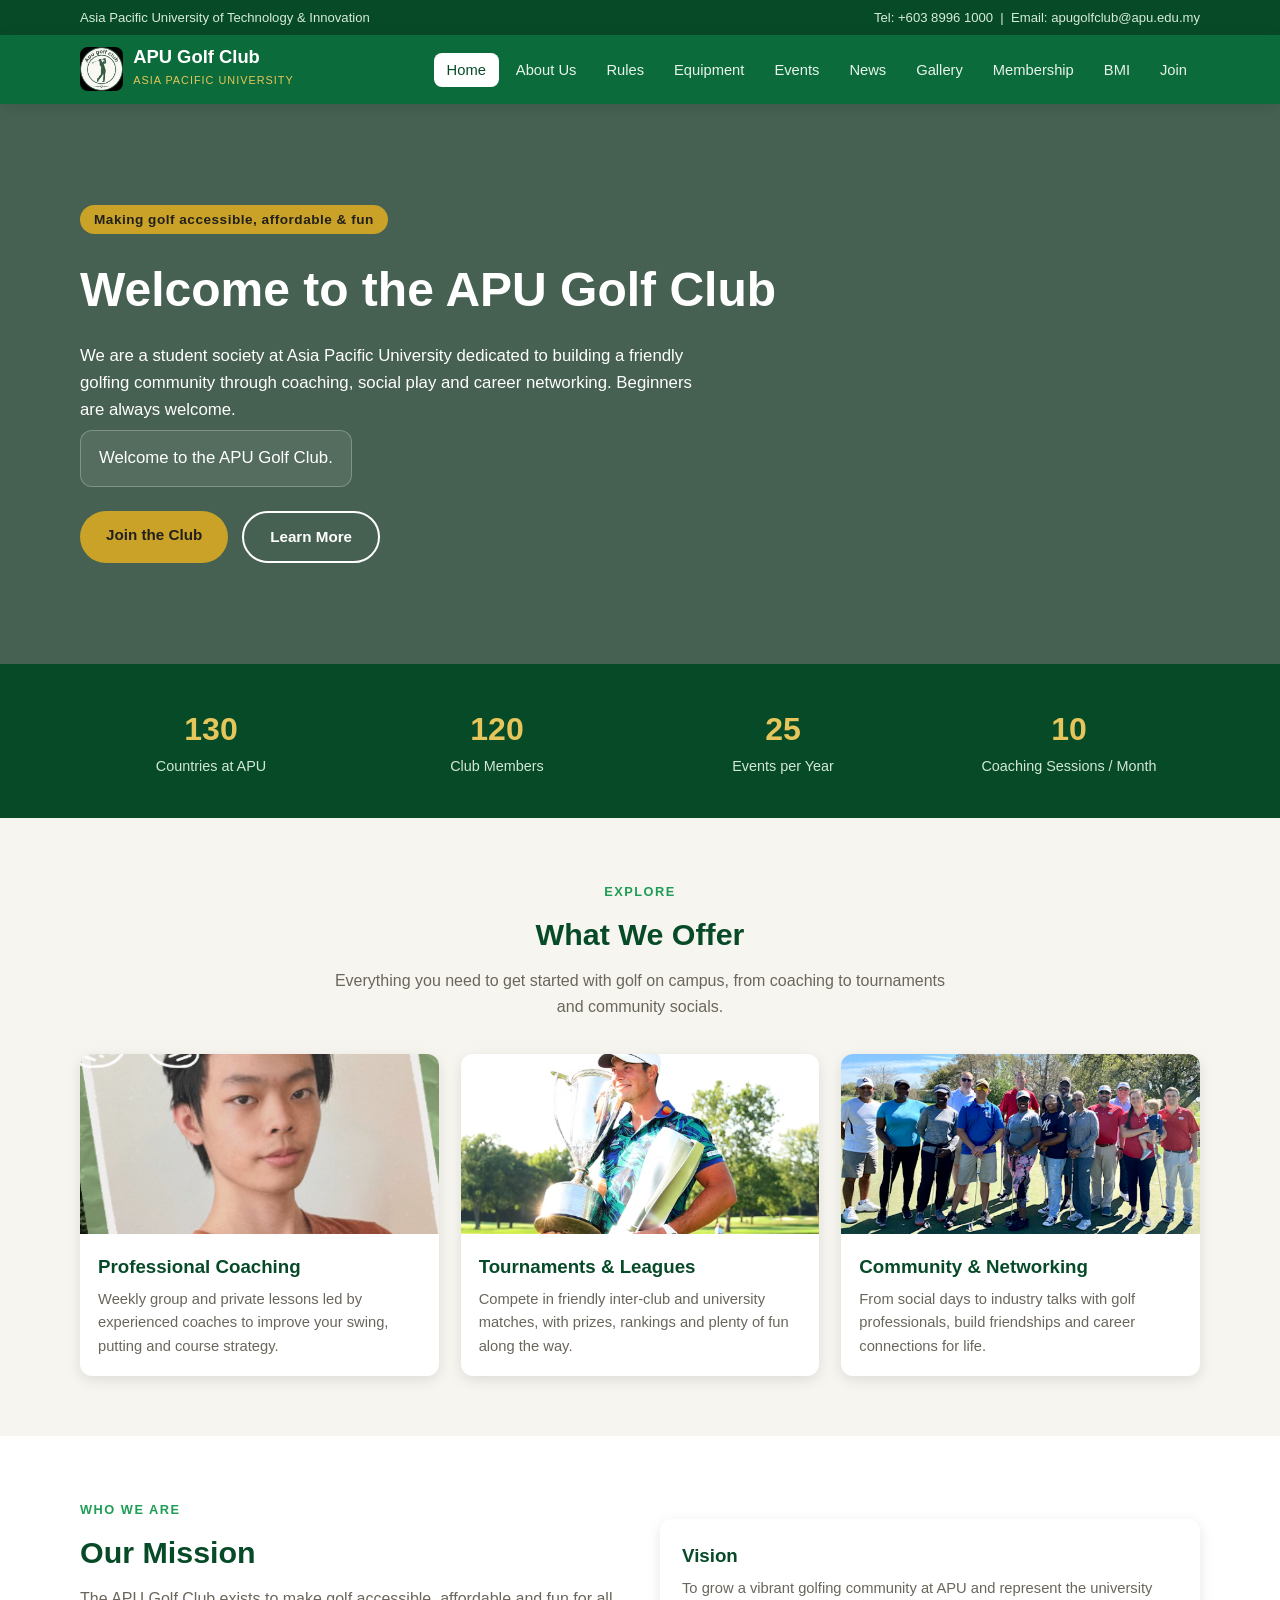
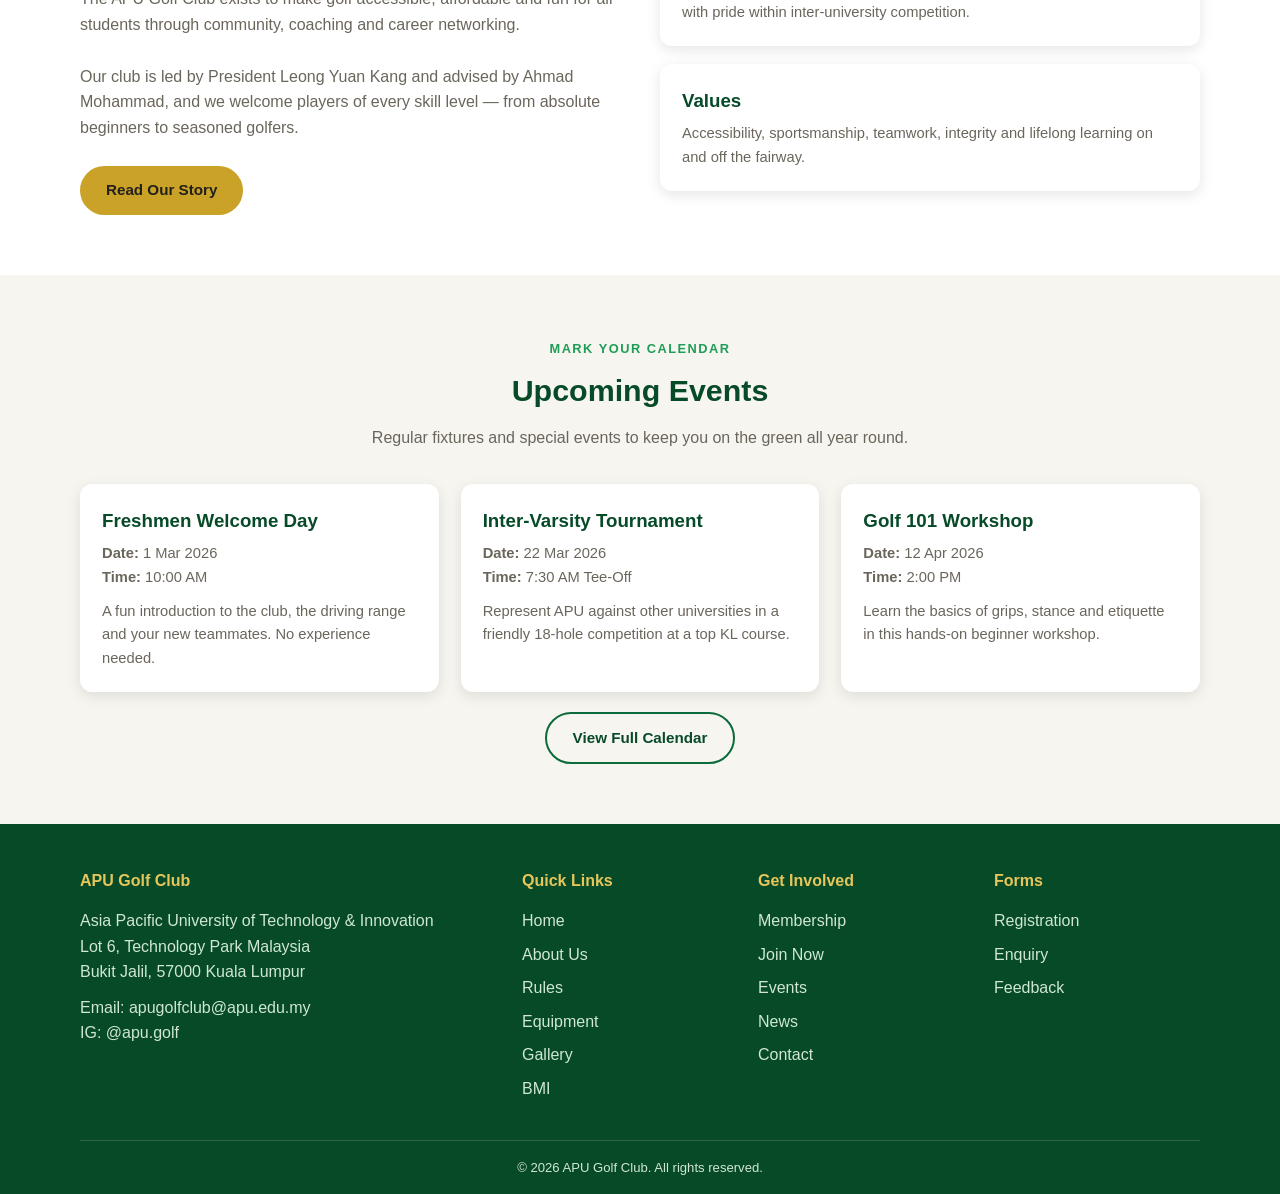
==== index.html @ 8ae56a0d "Initial commit: APU Golf Club website Static multi-page site for the APU Golf Club.  - Core pages: i" ====
<!DOCTYPE html>
<html lang="en">
<head>
<meta charset="UTF-8">
<meta name="viewport" content="width=device-width, initial-scale=1.0">
<title>APU Golf Club | Home - Asia Pacific University</title>
<meta name="description" content="APU Golf Club - making golf accessible, affordable and fun for all students through community, coaching and career networking.">
<link rel="stylesheet" href="css/style.css">
<link rel="icon" type="image/png" href="images/GOLFCLUB.png">
<style>
  /* page-specific extras for home */
  .welcome-box { background: rgba(255,255,255,.08); border: 1px solid rgba(255,255,255,.25); border-radius: 12px; padding: 14px 18px; display: inline-block; margin-top: 6px; }
</style>
</head>
<body>

  <!-- Top bar -->
  <div class="topbar">
    <div class="container">
      <span>Asia Pacific University of Technology &amp; Innovation</span>
      <span>Tel: +603 8996 1000 &nbsp;|&nbsp; Email: apugolfclub@apu.edu.my</span>
    </div>
  </div>

  <!-- Header / Navigation -->
  <header class="site-header">
    <div class="container navbar">
      <a href="index.html" class="brand">
        <img class="logo" src="images/GOLFCLUB.png" alt="APU Golf Club logo">
        <span>
          <h1>APU Golf Club</h1>
          <small>Asia Pacific University</small>
        </span>
      </a>
      <button class="nav-toggle" aria-label="Toggle menu">Menu</button>
      <nav>
        <ul class="nav-links">
          <li><a href="index.html" class="active">Home</a></li>
          <li><a href="about.html">About Us</a></li>
          <li><a href="rules.html">Rules</a></li>
          <li><a href="equipment.html">Equipment</a></li>
          <li><a href="calendar.html">Events</a></li>
          <li><a href="news.html">News</a></li>
          <li><a href="gallery.html">Gallery</a></li>
          <li><a href="membership.html">Membership</a></li>
          <li><a href="bmi.html">BMI</a></li>
          <li><a href="register.html">Join</a></li>
        </ul>
      </nav>
    </div>
  </header>

  <!-- Hero -->
  <section class="hero">
    <div class="container">
      <span class="tagline">Making golf accessible, affordable &amp; fun</span>
      <h2>Welcome to the APU Golf Club</h2>
      <p>We are a student society at Asia Pacific University dedicated to building a friendly golfing community through coaching, social play and career networking. Beginners are always welcome.</p>
      <p class="welcome-box">Welcome to the APU Golf Club.</p>
      <div class="cta">
        <a href="register.html" class="btn btn-gold">Join the Club</a>
        <a href="about.html" class="btn btn-outline">Learn More</a>
      </div>
    </div>
  </section>

  <!-- Feature strip / stats -->
  <section class="feature-strip">
    <div class="container strip-grid">
      <div><div class="num">130</div><div class="label">Countries at APU</div></div>
      <div><div class="num">120</div><div class="label">Club Members</div></div>
      <div><div class="num">25</div><div class="label">Events per Year</div></div>
      <div><div class="num">10</div><div class="label">Coaching Sessions / Month</div></div>
    </div>
  </section>

  <!-- Highlights -->
  <section class="section" id="highlights">
    <div class="container">
      <div class="section-head">
        <span class="eyebrow">Explore</span>
        <h2 class="section-title">What We Offer</h2>
        <p class="section-sub">Everything you need to get started with golf on campus, from coaching to tournaments and community socials.</p>
      </div>
      <div class="grid grid-3">
        <article class="card">
          <div class="card-img"><img src="images/coaching.png" alt="Coaching sessions"></div>
          <div class="card-body">
            <h3>Professional Coaching</h3>
            <p>Weekly group and private lessons led by experienced coaches to improve your swing, putting and course strategy.</p>
          </div>
        </article>
        <article class="card">
          <div class="card-img"><img src="images/tournament.png" alt="Tournaments"></div>
          <div class="card-body">
            <h3>Tournaments &amp; Leagues</h3>
            <p>Compete in friendly inter-club and university matches, with prizes, rankings and plenty of fun along the way.</p>
          </div>
        </article>
        <article class="card">
          <div class="card-img"><img src="images/community.png" alt="Community events"></div>
          <div class="card-body">
            <h3>Community &amp; Networking</h3>
            <p>From social days to industry talks with golf professionals, build friendships and career connections for life.</p>
          </div>
        </article>
      </div>
    </div>
  </section>

  <!-- About quick -->
  <section class="section alt" id="about-preview">
    <div class="container">
      <div class="grid grid-2" style="align-items:center; gap:40px;">
        <div>
          <span class="eyebrow">Who we are</span>
          <h2 class="section-title">Our Mission</h2>
          <p class="section-sub">The APU Golf Club exists to make golf accessible, affordable and fun for all students through community, coaching and career networking.</p>
          <p class="section-sub">Our club is led by President Leong Yuan Kang and advised by Ahmad Mohammad, and we welcome players of every skill level &mdash; from absolute beginners to seasoned golfers.</p>
          <p><a href="about.html" class="btn btn-gold">Read Our Story</a></p>
        </div>
        <div style="display:grid; gap:18px;">
          <div class="card" style="padding:22px;">
            <h3>Vision</h3>
            <p>To grow a vibrant golfing community at APU and represent the university with pride within inter-university competition.</p>
          </div>
          <div class="card" style="padding:22px;">
            <h3>Values</h3>
            <p>Accessibility, sportsmanship, teamwork, integrity and lifelong learning on and off the fairway.</p>
          </div>
        </div>
      </div>
    </div>
  </section>

  <!-- upcoming events -->
  <section class="section" id="events-preview">
    <div class="container">
      <div class="section-head">
        <span class="eyebrow">Mark your calendar</span>
        <h2 class="section-title">Upcoming Events</h2>
        <p class="section-sub">Regular fixtures and special events to keep you on the green all year round.</p>
      </div>
      <div class="grid grid-3">
        <div class="card" style="padding:22px;">
          <h3>Freshmen Welcome Day</h3>
          <p><strong>Date:</strong> 1 Mar 2026</p>
          <p><strong>Time:</strong> 10:00 AM</p>
          <p class="mt-1">A fun introduction to the club, the driving range and your new teammates. No experience needed.</p>
        </div>
        <div class="card" style="padding:22px;">
          <h3>Inter-Varsity Tournament</h3>
          <p><strong>Date:</strong> 22 Mar 2026</p>
          <p><strong>Time:</strong> 7:30 AM Tee-Off</p>
          <p class="mt-1">Represent APU against other universities in a friendly 18-hole competition at a top KL course.</p>
        </div>
        <div class="card" style="padding:22px;">
          <h3>Golf 101 Workshop</h3>
          <p><strong>Date:</strong> 12 Apr 2026</p>
          <p><strong>Time:</strong> 2:00 PM</p>
          <p class="mt-1">Learn the basics of grips, stance and etiquette in this hands-on beginner workshop.</p>
        </div>
      </div>
      <p class="text-center mt-2"><a href="calendar.html" class="btn btn-outline" style="color:var(--green-dark);border-color:var(--green);">View Full Calendar</a></p>
    </div>
  </section>

  <!-- footer -->
  <footer class="site-footer">
    <div class="container">
      <div class="footer-grid">
        <div>
          <h4>APU Golf Club</h4>
          <p>Asia Pacific University of Technology &amp; Innovation<br>Lot 6, Technology Park Malaysia<br>Bukit Jalil, 57000 Kuala Lumpur</p>
          <p class="mt-1">Email: apugolfclub@apu.edu.my<br>IG: @apu.golf</p>
        </div>
        <div>
          <h4>Quick Links</h4>
          <ul>
            <li><a href="index.html">Home</a></li>
            <li><a href="about.html">About Us</a></li>
            <li><a href="rules.html">Rules</a></li>
            <li><a href="equipment.html">Equipment</a></li>
            <li><a href="gallery.html">Gallery</a></li>
            <li><a href="bmi.html">BMI</a></li>
          </ul>
        </div>
        <div>
          <h4>Get Involved</h4>
          <ul>
            <li><a href="membership.html">Membership</a></li>
            <li><a href="register.html">Join Now</a></li>
            <li><a href="calendar.html">Events</a></li>
            <li><a href="news.html">News</a></li>
            <li><a href="contact.html">Contact</a></li>
          </ul>
        </div>
        <div>
          <h4>Forms</h4>
          <ul>
            <li><a href="register.html">Registration</a></li>
            <li><a href="enquiry.html">Enquiry</a></li>
            <li><a href="feedback.html">Feedback</a></li>
          </ul>
        </div>
      </div>
      <div class="footer-bottom">
        &copy; 2026 APU Golf Club. All rights reserved.
      </div>
    </div>
  </footer>

  
  <script src="js/main.js"></script>
</body>
</html>
---- css/style.css ----
/* ===== APU GOLF CLUB - MASTER STYLESHEET ===== */
/* used the APU green + gold colours, tried to keep it simple */
:root {
  --green: #0b6b3a;
  --green-dark: #074a28;
  --green-light: #1f9d57;
  --gold: #c9a227;
  --gold-light: #e6c65a;
  --cream: #f7f5ef;
  --ink: #22201c;
  --muted: #6b665c;
  --white: #ffffff;
  --shadow: 0 4px 14px rgba(0,0,0,.10);
  --radius: 12px;
}
* {
  margin: 0;
  padding: 0;
  box-sizing: border-box;
}
body {
  font-family: 'Segoe UI', Tahoma, Verdana, sans-serif;
  color: var(--ink);
  background: var(--cream);
  line-height: 1.6;
}
a { text-decoration: none; color: inherit; }
ul { list-style: none; }
.container { width: min(1120px, 92%); margin: 0 auto; }
img { max-width: 100%; display: block; }

/* ---- top bar ---- */
.topbar {
  background: var(--green-dark);
    color: #d8ecd8;
  font-size: .82rem;
  padding: 7px 0;
}
.topbar .container { display: flex; justify-content: space-between; gap: 10px; flex-wrap: wrap; }
.topbar a { color: #cdeace; }
.topbar a:hover { color: var(--gold-light); }

/* ---- Header / nav ---- */
.site-header {
  background: var(--green);
  position: sticky;
  top: 0;
  z-index: 50;
  box-shadow: var(--shadow);
}
.navbar {
  display: flex;
  align-items: center;
  justify-content: space-between;
  padding: 12px 0;
  gap: 16px;
}
.brand {
  display: flex;
  align-items: center;
  gap: 10px;
  color: var(--white);
}
.brand .logo {
  height: 44px;
  width: auto;
  border-radius: 8px;
}
.brand h1 { font-size: 1.15rem; line-height: 1.05; }
.brand small { font-size: .68rem; color: var(--gold-light); letter-spacing: 1px; text-transform: uppercase; }
.nav-links { display: flex; gap: 4px; flex-wrap: wrap; }
.nav-links a {
  color: #e8f4ec;
  padding: 9px 13px;
  border-radius: 8px;
  font-size: .92rem;
  font-weight: 500;
  transition: background .2s, color .2s;
}
.nav-links a:hover, .nav-links a.active {
  background: var(--white);
  color: var(--green-dark);
}
.nav-toggle { display: none; background: none; border: 2px solid #fff; color: #fff; border-radius: 6px; font-size: 1.2rem; padding: 4px 10px; cursor: pointer; }

/* hero background, overlays the svg */
.hero {
  position: relative;
  min-height: 560px;
  display: flex;
  align-items: center;
  color: var(--white);
  background:
    linear-gradient(rgba(2,40,22,.72), rgba(2,40,22,.72)),
    url('../images/hero-golf.png') center/cover no-repeat;
}
.hero .container { position: relative; z-index: 2; }
.hero h2 { font-size: clamp(1.8rem, 4vw, 3rem); margin-bottom: 14px; }
.hero p { max-width: 620px; font-size: 1.05rem; }
.hero .tagline {
  display: inline-block;
  background: var(--gold);
  color: var(--ink);
  padding: 4px 14px;
  border-radius: 30px;
  font-weight: 700;
  font-size: .85rem;
  margin-bottom: 18px;
  letter-spacing: .5px;
}
.btn {
  display: inline-block;
  padding: 12px 26px;
  border-radius: 30px;
  font-weight: 600;
  font-size: .95rem;
  border: none;
  cursor: pointer;
  transition: transform .15s, filter .2s;
}
.btn:hover { transform: translateY(-2px); filter: brightness(.97); }
.btn-gold { background: var(--gold); color: var(--ink); }
.btn-light { background: var(--white); color: var(--green-dark); }
.btn-outline { background: transparent; color: var(--white); border: 2px solid #fff; }
.hero .cta { display: flex; gap: 14px; flex-wrap: wrap; margin-top: 24px; }

/* ---- Sections ---- */
.section { padding: 60px 0; }
.section.alt { background: var(--white); }
.eyebrow { color: var(--green-light); font-weight: 700; letter-spacing: 1.5px; text-transform: uppercase; font-size: .8rem; }
.section-title { font-size: 1.9rem; margin: 6px 0 10px; color: var(--green-dark); }
.section-sub { color: var(--muted); max-width: 640px; margin-bottom: 26px; }
.section-head { text-align: center; margin-bottom: 34px; }
.section-head .section-sub { margin-left: auto; margin-right: auto; }

/* ---- Cards grid ---- */
.grid { display: grid; gap: 22px; }
.grid-3 { grid-template-columns: repeat(3, 1fr); }
.grid-2 { grid-template-columns: repeat(2, 1fr); }
.grid-4 { grid-template-columns: repeat(4, 1fr); }
.card {
  background: var(--white);
  border-radius: var(--radius);
  box-shadow: var(--shadow);
  overflow: hidden;
  transition: transform .2s, box-shadow .2s;
}
.card:hover { transform: translateY(-5px); box-shadow: 0 10px 24px rgba(0,0,0,.14); }
.card .card-img { height: 180px; background: var(--green-light); overflow: hidden; }
.card .card-img img { width: 100%; height: 100%; object-fit: cover; }
.card .card-body { padding: 18px; }
.card h3 { color: var(--green-dark); margin-bottom: 6px; }
.card p { color: var(--muted); font-size: .92rem; }

/* ---- Feature strip ---- */
.feature-strip {
  background: var(--green-dark);
  color: var(--white);
  padding: 40px 0;
}
.strip-grid { display: grid; grid-template-columns: repeat(4,1fr); gap: 24px; text-align: center; }
.strip-grid .num { font-size: 2rem; font-weight: 800; color: var(--gold-light); }
.strip-grid .label { font-size: .9rem; color: #d3e7d8; }

/* ---- Page banner ---- */
.page-banner {
  background: linear-gradient(rgba(2,40,22,.8), rgba(2,40,22,.8)), url('../images/hero-golf.png') center/cover no-repeat;
  color: #fff; padding: 54px 0;
}
.page-banner h2 { font-size: 2rem; }
.page-banner p { color: #d9ecdd; }

/* footer */
.site-footer { background: var(--green-dark); color: #cfe7d4; }
.footer-grid { display: grid; grid-template-columns: 2fr 1fr 1fr 1fr; gap: 30px; padding: 44px 0 30px; }
.site-footer h4 { color: var(--gold-light); margin-bottom: 14px; font-size: 1rem; }
.footer-grid ul li { margin-bottom: 8px; }
.footer-grid a:hover { color: #fff; }
.footer-bottom { border-top: 1px solid rgba(255,255,255,.15); padding: 16px 0; text-align: center; font-size: .82rem; }

/* ---- Utility ---- */
.text-center { text-align: center; }
.mt-1 { margin-top: 10px; }
.mt-2 { margin-top: 20px; }
.txt-gold { color: var(--gold); }

/* ---- Responsive ---- */
@media (max-width: 900px) {
  .grid-3, .grid-4 { grid-template-columns: repeat(2,1fr); }
  .strip-grid { grid-template-columns: repeat(2,1fr); }
  .footer-grid { grid-template-columns: 1fr 1fr; }
}
@media (max-width: 640px) {
  .nav-toggle { display: block; }
  .nav-links {
    display: none; flex-direction: column; width: 100%;
    background: var(--green); padding: 10px; border-radius: 10px;
  }
  .nav-links.open { display: flex; }
  .navbar { flex-wrap: wrap; }
  .grid-2, .grid-3, .grid-4 { grid-template-columns: 1fr; }
  .footer-grid { grid-template-columns: 1fr; }
  .section { padding: 44px 0; }
  .hero { min-height: 460px; }
}

/* ===== COMPONENT & FORM STYLES ===== */
/* --- Page banner --- */
.page-banner h2 { margin-top: 6px; }
.page-banner .crumb { color: var(--gold-light); font-size: .85rem; }

/* --- Cards / info blocks --- */
.info-list li { padding: 8px 0 8px 26px; position: relative; }
.info-list li::before { content: "\2713"; color: var(--green-light); font-weight: 700; position: absolute; left: 0; }
.check-list li { padding: 6px 0 6px 26px; position: relative; }
.check-list li::before { content: "\2713"; color: var(--gold); font-weight: 700; position: absolute; left: 0; }

/* --- Tables --- */
.table-wrap { overflow-x: auto; margin: 18px 0; }
table.data { width: 100%; border-collapse: collapse; background: var(--white); box-shadow: var(--shadow); border-radius: var(--radius); overflow: hidden; }
table.data th { background: var(--green); color: #fff; padding: 12px 14px; text-align: left; font-weight: 600; }
table.data td { padding: 12px 14px; border-bottom: 1px solid #eceae2; vertical-align: top; }
table.data tr:nth-child(even) td { background: #f4f2ea; }
table.data tr:last-child td { border-bottom: none; }

/* --- Forms --- */
form.card { padding: 28px; }
.form-group { margin-bottom: 18px; }
.form-group label { display: block; font-weight: 600; margin-bottom: 6px; color: var(--green-dark); }
.form-group label .req { color: #c0392b; }
.form-group input, .form-group select, .form-group textarea {
  width: 100%; padding: 11px 12px; border: 1.5px solid #cdc9bd; border-radius: 8px;
  font-family: inherit; font-size: .95rem; background: #fff; transition: border-color .2s, box-shadow .2s;
}
.form-group input:focus, .form-group select:focus, .form-group textarea:focus {
  outline: none; border-color: var(--green-light); box-shadow: 0 0 0 3px rgba(31,157,87,.15);
}
.form-row { display: grid; grid-template-columns: 1fr 1fr; gap: 16px; }
.form-msg { display: none; padding: 14px 18px; border-radius: 8px; margin-top: 14px; font-weight: 600; }
.form-msg.ok { display: block; background: #e5f6ea; color: #0b6b3a; border: 1px solid #9fd8b2; }
.form-msg.err { display: block; background: #fdecea; color: #b32717; border: 1px solid #f1b9b0; }
.radio-inline { display: inline-flex; align-items: center; gap: 6px; margin-right: 18px; }
.radio-inline input { width: auto; }

/* --- Calendar --- */
.cal-list .month { font-weight: 700; color: var(--green-dark); border-bottom: 2px solid var(--gold); padding-bottom: 6px; margin: 26px 0 12px; }
.event-item { display: flex; gap: 16px; align-items: flex-start; padding: 14px; background: var(--white); border-radius: 10px; box-shadow: var(--shadow); margin-bottom: 14px; border-left: 5px solid var(--green-light); }
.event-item .date-badge { background: var(--green); color: #fff; border-radius: 8px; text-align: center; min-width: 62px; padding: 8px 6px; }
.event-item .date-badge .d { font-size: 1.4rem; font-weight: 800; line-height: 1; }
.event-item .date-badge .m { font-size: .72rem; text-transform: uppercase; }

/* --- Gallery --- */
.gallery { display: grid; grid-template-columns: repeat(3,1fr); gap: 16px; }
.gallery .g-item { position: relative; border-radius: 10px; overflow: hidden; box-shadow: var(--shadow); cursor: pointer; }
.gallery .g-item img { width: 100%; height: 200px; object-fit: cover; transition: transform .3s; }
.gallery .g-item:hover img { transform: scale(1.06); }
.gallery .g-item figcaption { position: absolute; bottom: 0; left: 0; right: 0; padding: 20px 10px 8px; color: #fff; font-size: .82rem; background: linear-gradient(transparent, rgba(0,0,0,.75)); }
.lightbox { display: none; position: fixed; inset: 0; background: rgba(0,0,0,.85); z-index: 100; place-items: center; }
.lightbox img { max-width: 88vw; max-height: 82vh; border-radius: 8px; }
.lb-close { position: absolute; top: 24px; right: 32px; color: #fff; font-size: 2.2rem; cursor: pointer; }

/* --- News --- */
.news-item { display: flex; gap: 18px; align-items: flex-start; padding: 18px; background: var(--white); border-radius: 10px; box-shadow: var(--shadow); margin-bottom: 16px; }
.news-item .thumb { width: 150px; height: 100px; border-radius: 8px; object-fit: cover; flex-shrink: 0; }
.news-item .meta { font-size: .8rem; color: var(--gold); font-weight: 600; }

/* --- Membership tiers --- */
.tier { text-align: center; padding: 30px 24px; }
.tier .price { font-size: 2.2rem; font-weight: 800; color: var(--green-dark); }
.tier .price small { font-size: .9rem; color: var(--muted); }
.tier .pop { background: var(--gold); color: var(--ink); padding: 3px 12px; border-radius: 30px; font-size: .75rem; font-weight: 700; }

.callout { background: #fdf6e3; border-left: 5px solid var(--gold); padding: 16px 20px; border-radius: 8px; margin: 18px 0; }

@media (max-width: 700px) {
  .form-row { grid-template-columns: 1fr; }
  .gallery { grid-template-columns: repeat(2,1fr); }
  .news-item { flex-direction: column; }
  .news-item .thumb { width: 100%; height: 170px; }
}
@media (max-width: 500px) {
  .gallery { grid-template-columns: 1fr; }
}
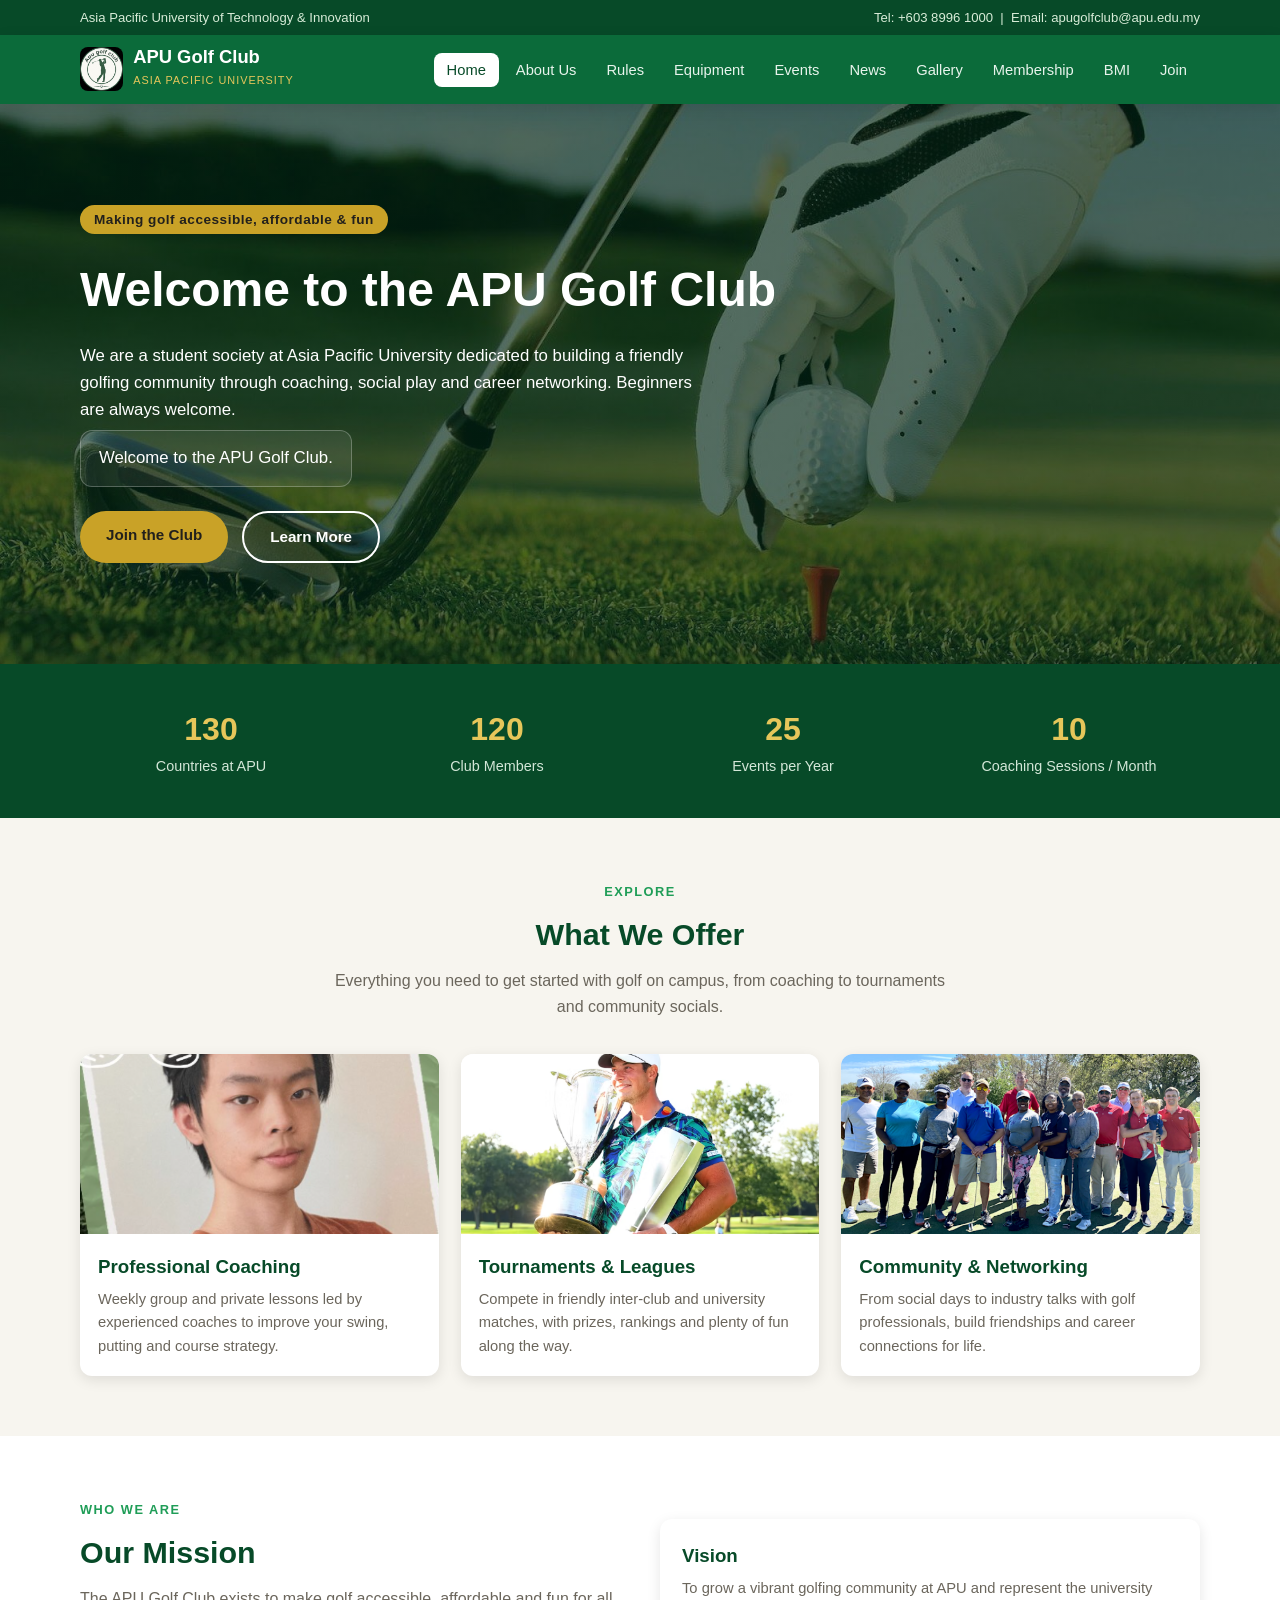
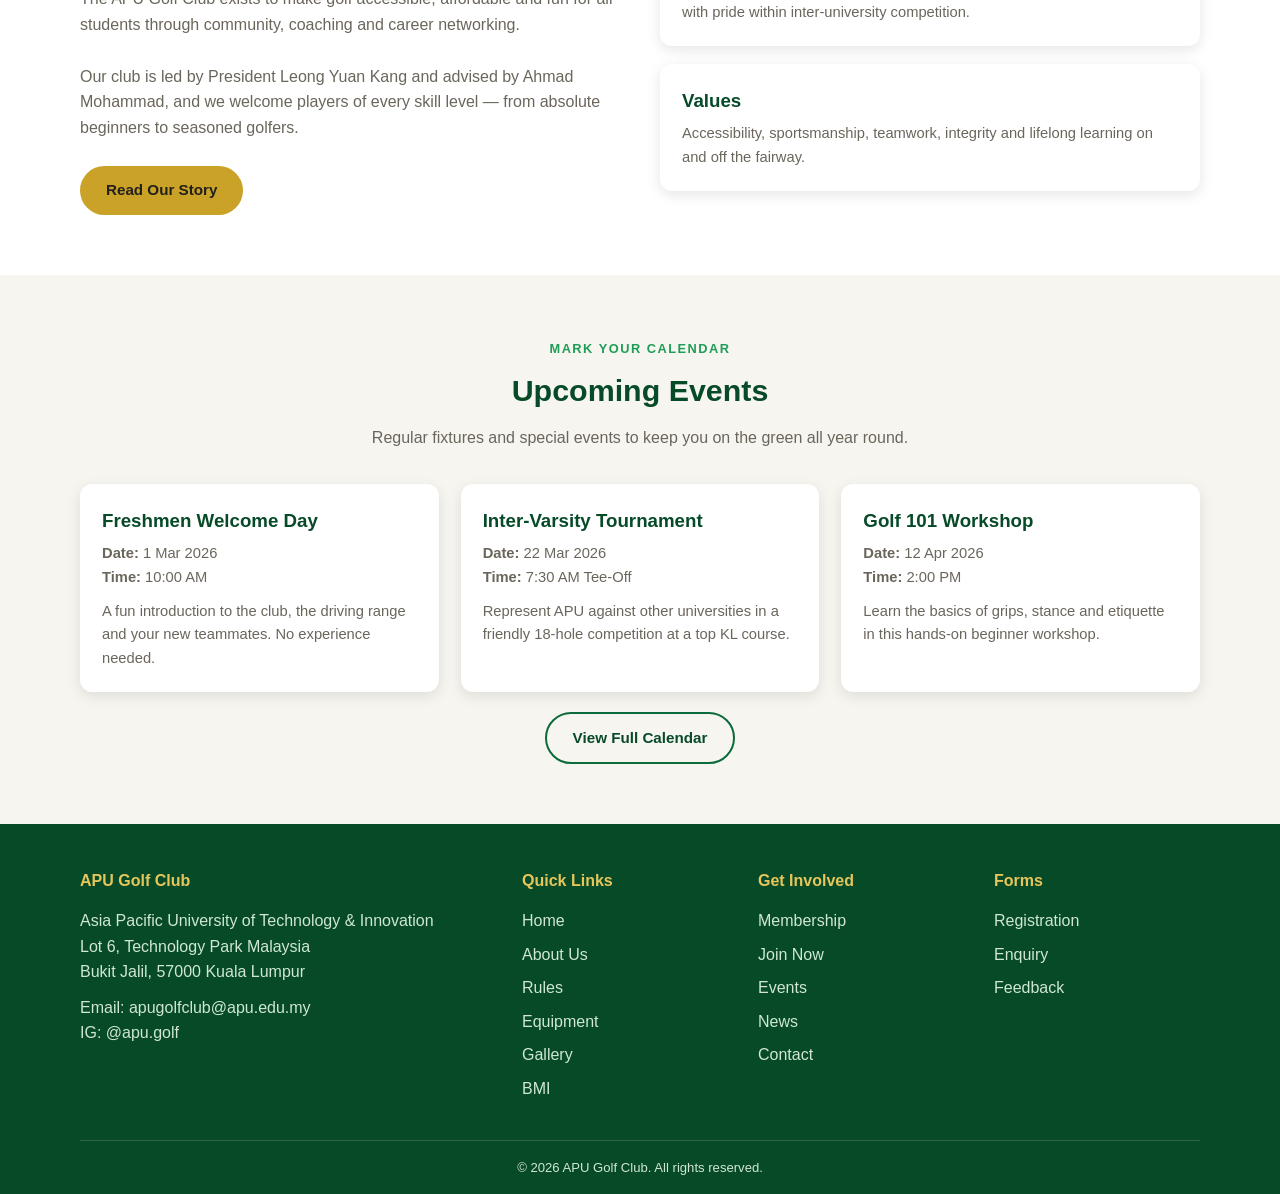
==== commit 0bfec47f: "Mobile nav: animated hamburger replacing the "Menu" text button - All 13 pages: three-bar hamburger " ====
--- a/index.html
+++ b/index.html
@@ -32,9 +32,13 @@
           <small>Asia Pacific University</small>
         </span>
       </a>
-      <button class="nav-toggle" aria-label="Toggle menu">Menu</button>
-      <nav>
-        <ul class="nav-links">
+      <button class="nav-toggle" type="button" aria-label="Toggle navigation menu" aria-expanded="false" aria-controls="primary-nav">
+        <span class="nav-toggle-bar"></span>
+        <span class="nav-toggle-bar"></span>
+        <span class="nav-toggle-bar"></span>
+      </button>
+      <nav aria-label="Main">
+        <ul class="nav-links" id="primary-nav">
           <li><a href="index.html" class="active">Home</a></li>
           <li><a href="about.html">About Us</a></li>
           <li><a href="rules.html">Rules</a></li>
--- a/css/style.css
+++ b/css/style.css
@@ -12,19 +12,30 @@
   --white: #ffffff;
   --shadow: 0 4px 14px rgba(0,0,0,.10);
   --radius: 12px;
+  /* ---- motion tokens ---- */
+  --ease: cubic-bezier(.22,.61,.36,1);
+  --ease-out: cubic-bezier(.16,.84,.44,1);
+  --t-quick: .22s;
+  --t-base: .35s;
+  --t-slow: .55s;
 }
 * {
   margin: 0;
   padding: 0;
   box-sizing: border-box;
 }
+html { scroll-behavior: smooth; }
 body {
   font-family: 'Segoe UI', Tahoma, Verdana, sans-serif;
   color: var(--ink);
   background: var(--cream);
   line-height: 1.6;
 }
-a { text-decoration: none; color: inherit; }
+a {
+  text-decoration: none;
+  color: inherit;
+  transition: color var(--t-quick) var(--ease), background-color var(--t-quick) var(--ease), opacity var(--t-quick) var(--ease);
+}
 ul { list-style: none; }
 .container { width: min(1120px, 92%); margin: 0 auto; }
 img { max-width: 100%; display: block; }
@@ -75,13 +86,42 @@
   border-radius: 8px;
   font-size: .92rem;
   font-weight: 500;
-  transition: background .2s, color .2s;
+  transition: background-color var(--t-base) var(--ease), color var(--t-base) var(--ease);
 }
 .nav-links a:hover, .nav-links a.active {
   background: var(--white);
   color: var(--green-dark);
 }
-.nav-toggle { display: none; background: none; border: 2px solid #fff; color: #fff; border-radius: 6px; font-size: 1.2rem; padding: 4px 10px; cursor: pointer; }
+/* ---- hamburger toggle (mobile only, activated in the 640px query below) ---- */
+.nav-toggle {
+  display: none;
+  width: 44px;
+  height: 44px;
+  padding: 0;
+  background: none;
+  border: 0;
+  border-radius: 8px;
+  cursor: pointer;
+  flex-direction: column;
+  align-items: center;
+  justify-content: center;
+  gap: 5px;
+  transition: background-color var(--t-base) var(--ease);
+}
+.nav-toggle:hover { background: rgba(255,255,255,.14); }
+.nav-toggle:focus-visible { outline: 2px solid var(--gold-light); outline-offset: 2px; }
+.nav-toggle-bar {
+  display: block;
+  width: 26px;
+  height: 3px;
+  border-radius: 2px;
+  background: var(--white);
+  transition: transform var(--t-base) var(--ease), opacity var(--t-quick) var(--ease);
+}
+/* the three bars fold into an X while the menu is open */
+.nav-toggle[aria-expanded="true"] .nav-toggle-bar:nth-child(1) { transform: translateY(8px) rotate(45deg); }
+.nav-toggle[aria-expanded="true"] .nav-toggle-bar:nth-child(2) { opacity: 0; }
+.nav-toggle[aria-expanded="true"] .nav-toggle-bar:nth-child(3) { transform: translateY(-8px) rotate(-45deg); }
 
 /* hero background, overlays the svg */
 .hero {
@@ -91,8 +131,8 @@
   align-items: center;
   color: var(--white);
   background:
-    linear-gradient(rgba(2,40,22,.72), rgba(2,40,22,.72)),
-    url('../images/hero-golf.png') center/cover no-repeat;
+    linear-gradient(rgba(2,40,22,.65), rgba(2,40,22,.65)),
+    url('../images/herobanner.jpg') center/cover no-repeat;
 }
 .hero .container { position: relative; z-index: 2; }
 .hero h2 { font-size: clamp(1.8rem, 4vw, 3rem); margin-bottom: 14px; }
@@ -116,13 +156,24 @@
   font-size: .95rem;
   border: none;
   cursor: pointer;
-  transition: transform .15s, filter .2s;
-}
-.btn:hover { transform: translateY(-2px); filter: brightness(.97); }
+  transition: transform var(--t-base) var(--ease), box-shadow var(--t-base) var(--ease),
+              background-color var(--t-base) var(--ease), filter var(--t-base) var(--ease);
+}
+.btn:hover { transform: translateY(-3px); box-shadow: 0 8px 18px rgba(0,0,0,.18); filter: brightness(1.03); }
+.btn:active { transform: translateY(-1px); transition-duration: var(--t-quick); }
 .btn-gold { background: var(--gold); color: var(--ink); }
 .btn-light { background: var(--white); color: var(--green-dark); }
 .btn-outline { background: transparent; color: var(--white); border: 2px solid #fff; }
+.btn-outline:hover { background: rgba(255,255,255,.14); }
 .hero .cta { display: flex; gap: 14px; flex-wrap: wrap; margin-top: 24px; }
+
+/* gentle entrance for the hero copy */
+.hero .tagline, .hero h2, .hero p, .hero .cta {
+  animation: rise-in .75s var(--ease-out) both;
+}
+.hero h2 { animation-delay: .07s; }
+.hero p { animation-delay: .14s; }
+.hero .cta { animation-delay: .21s; }
 
 /* ---- Sections ---- */
 .section { padding: 60px 0; }
@@ -143,11 +194,12 @@
   border-radius: var(--radius);
   box-shadow: var(--shadow);
   overflow: hidden;
-  transition: transform .2s, box-shadow .2s;
-}
-.card:hover { transform: translateY(-5px); box-shadow: 0 10px 24px rgba(0,0,0,.14); }
+  transition: transform var(--t-base) var(--ease), box-shadow var(--t-base) var(--ease);
+}
+.card:hover { transform: translateY(-6px); box-shadow: 0 14px 30px rgba(0,0,0,.16); }
 .card .card-img { height: 180px; background: var(--green-light); overflow: hidden; }
-.card .card-img img { width: 100%; height: 100%; object-fit: cover; }
+.card .card-img img { width: 100%; height: 100%; object-fit: cover; transition: transform var(--t-slow) var(--ease); }
+.card:hover .card-img img { transform: scale(1.05); }
 .card .card-body { padding: 18px; }
 .card h3 { color: var(--green-dark); margin-bottom: 6px; }
 .card p { color: var(--muted); font-size: .92rem; }
@@ -164,11 +216,17 @@
 
 /* ---- Page banner ---- */
 .page-banner {
-  background: linear-gradient(rgba(2,40,22,.8), rgba(2,40,22,.8)), url('../images/hero-golf.png') center/cover no-repeat;
+  background: linear-gradient(rgba(2,40,22,.65), rgba(2,40,22,.65)), url('../images/herobanner.jpg') center/cover no-repeat;
   color: #fff; padding: 54px 0;
 }
 .page-banner h2 { font-size: 2rem; }
 .page-banner p { color: #d9ecdd; }
+/* subtle entrance for the banner copy */
+.page-banner .crumb, .page-banner h2, .page-banner p {
+  animation: rise-in .6s var(--ease-out) both;
+}
+.page-banner h2 { animation-delay: .06s; }
+.page-banner p { animation-delay: .12s; }
 
 /* footer */
 .site-footer { background: var(--green-dark); color: #cfe7d4; }
@@ -191,13 +249,18 @@
   .footer-grid { grid-template-columns: 1fr 1fr; }
 }
 @media (max-width: 640px) {
-  .nav-toggle { display: block; }
+  .nav-toggle { display: flex; margin-left: auto; }
+  .navbar { flex-wrap: wrap; }
+  /* the dropdown wraps onto its own full-width row under the header */
+  .navbar > nav { width: 100%; }
   .nav-links {
     display: none; flex-direction: column; width: 100%;
     background: var(--green); padding: 10px; border-radius: 10px;
+    margin-top: 10px;
   }
   .nav-links.open { display: flex; }
-  .navbar { flex-wrap: wrap; }
+  /* full-width rows = bigger tap targets on touch screens */
+  .nav-links a { display: block; padding: 12px 14px; }
   .grid-2, .grid-3, .grid-4 { grid-template-columns: 1fr; }
   .footer-grid { grid-template-columns: 1fr; }
   .section { padding: 44px 0; }
@@ -220,7 +283,9 @@
 table.data { width: 100%; border-collapse: collapse; background: var(--white); box-shadow: var(--shadow); border-radius: var(--radius); overflow: hidden; }
 table.data th { background: var(--green); color: #fff; padding: 12px 14px; text-align: left; font-weight: 600; }
 table.data td { padding: 12px 14px; border-bottom: 1px solid #eceae2; vertical-align: top; }
+table.data tbody tr { transition: background-color var(--t-quick) var(--ease); }
 table.data tr:nth-child(even) td { background: #f4f2ea; }
+table.data tbody tr:hover td { background: #eaf3ec; }
 table.data tr:last-child td { border-bottom: none; }
 
 /* --- Forms --- */
@@ -230,7 +295,7 @@
 .form-group label .req { color: #c0392b; }
 .form-group input, .form-group select, .form-group textarea {
   width: 100%; padding: 11px 12px; border: 1.5px solid #cdc9bd; border-radius: 8px;
-  font-family: inherit; font-size: .95rem; background: #fff; transition: border-color .2s, box-shadow .2s;
+  font-family: inherit; font-size: .95rem; background: #fff; transition: border-color var(--t-base) var(--ease), box-shadow var(--t-base) var(--ease);
 }
 .form-group input:focus, .form-group select:focus, .form-group textarea:focus {
   outline: none; border-color: var(--green-light); box-shadow: 0 0 0 3px rgba(31,157,87,.15);
@@ -244,23 +309,33 @@
 
 /* --- Calendar --- */
 .cal-list .month { font-weight: 700; color: var(--green-dark); border-bottom: 2px solid var(--gold); padding-bottom: 6px; margin: 26px 0 12px; }
-.event-item { display: flex; gap: 16px; align-items: flex-start; padding: 14px; background: var(--white); border-radius: 10px; box-shadow: var(--shadow); margin-bottom: 14px; border-left: 5px solid var(--green-light); }
+.event-item { display: flex; gap: 16px; align-items: flex-start; padding: 14px; background: var(--white); border-radius: 10px; box-shadow: var(--shadow); margin-bottom: 14px; border-left: 5px solid var(--green-light); transition: transform var(--t-base) var(--ease), box-shadow var(--t-base) var(--ease); }
+.event-item:hover { transform: translateX(5px); box-shadow: 0 10px 22px rgba(0,0,0,.13); }
 .event-item .date-badge { background: var(--green); color: #fff; border-radius: 8px; text-align: center; min-width: 62px; padding: 8px 6px; }
 .event-item .date-badge .d { font-size: 1.4rem; font-weight: 800; line-height: 1; }
 .event-item .date-badge .m { font-size: .72rem; text-transform: uppercase; }
 
 /* --- Gallery --- */
 .gallery { display: grid; grid-template-columns: repeat(3,1fr); gap: 16px; }
-.gallery .g-item { position: relative; border-radius: 10px; overflow: hidden; box-shadow: var(--shadow); cursor: pointer; }
-.gallery .g-item img { width: 100%; height: 200px; object-fit: cover; transition: transform .3s; }
-.gallery .g-item:hover img { transform: scale(1.06); }
+.gallery .g-item { position: relative; border-radius: 10px; overflow: hidden; box-shadow: var(--shadow); cursor: pointer; transition: box-shadow var(--t-base) var(--ease); }
+.gallery .g-item:hover { box-shadow: 0 12px 26px rgba(0,0,0,.20); }
+.gallery .g-item img { width: 100%; height: 200px; object-fit: cover; transition: transform var(--t-slow) var(--ease); }
+.gallery .g-item:hover img { transform: scale(1.07); }
 .gallery .g-item figcaption { position: absolute; bottom: 0; left: 0; right: 0; padding: 20px 10px 8px; color: #fff; font-size: .82rem; background: linear-gradient(transparent, rgba(0,0,0,.75)); }
-.lightbox { display: none; position: fixed; inset: 0; background: rgba(0,0,0,.85); z-index: 100; place-items: center; }
-.lightbox img { max-width: 88vw; max-height: 82vh; border-radius: 8px; }
-.lb-close { position: absolute; top: 24px; right: 32px; color: #fff; font-size: 2.2rem; cursor: pointer; }
+.lightbox {
+  display: grid; position: fixed; inset: 0; background: rgba(0,0,0,.85); z-index: 100;
+  place-items: center; opacity: 0; visibility: hidden;
+  transition: opacity var(--t-base) var(--ease), visibility var(--t-base) var(--ease);
+}
+.lightbox.open { opacity: 1; visibility: visible; }
+.lightbox img { max-width: 88vw; max-height: 82vh; border-radius: 8px; transform: scale(.96); transition: transform var(--t-base) var(--ease-out); }
+.lightbox.open img { transform: scale(1); }
+.lb-close { position: absolute; top: 24px; right: 32px; color: #fff; font-size: 2.2rem; cursor: pointer; transition: transform var(--t-quick) var(--ease), opacity var(--t-quick) var(--ease); }
+.lb-close:hover { transform: scale(1.12); opacity: .85; }
 
 /* --- News --- */
-.news-item { display: flex; gap: 18px; align-items: flex-start; padding: 18px; background: var(--white); border-radius: 10px; box-shadow: var(--shadow); margin-bottom: 16px; }
+.news-item { display: flex; gap: 18px; align-items: flex-start; padding: 18px; background: var(--white); border-radius: 10px; box-shadow: var(--shadow); margin-bottom: 16px; transition: transform var(--t-base) var(--ease), box-shadow var(--t-base) var(--ease); }
+.news-item:hover { transform: translateY(-4px); box-shadow: 0 12px 26px rgba(0,0,0,.14); }
 .news-item .thumb { width: 150px; height: 100px; border-radius: 8px; object-fit: cover; flex-shrink: 0; }
 .news-item .meta { font-size: .8rem; color: var(--gold); font-weight: 600; }
 
@@ -281,3 +356,35 @@
 @media (max-width: 500px) {
   .gallery { grid-template-columns: 1fr; }
 }
+
+/* ===== MOTION ===== */
+/* shared entrance, used by the hero and page banner */
+@keyframes rise-in {
+  from { opacity: 0; translate: 0 18px; }
+  to   { opacity: 1; translate: 0 0; }
+}
+
+/* Blocks fade up as they scroll into view.
+   Animates `translate` rather than `transform`, so the card / gallery hover
+   lifts still work (the two properties compose instead of fighting).
+   Scroll-driven animation is progressive enhancement: browsers without
+   support just render everything normally, nothing stays hidden. */
+@supports (animation-timeline: view()) {
+  .card, .gallery .g-item, .event-item, .news-item, .section-head {
+    animation-name: rise-in;
+    animation-duration: auto;
+    animation-fill-mode: both;
+    animation-timing-function: linear;
+    animation-timeline: view();
+    animation-range: entry 10% entry 60%;
+  }
+}
+
+/* honour the OS "reduce motion" preference */
+@media (prefers-reduced-motion: reduce) {
+  html { scroll-behavior: auto; }
+  *, *::before, *::after {
+    animation: none !important;
+    transition-duration: .01ms !important;
+  }
+}
